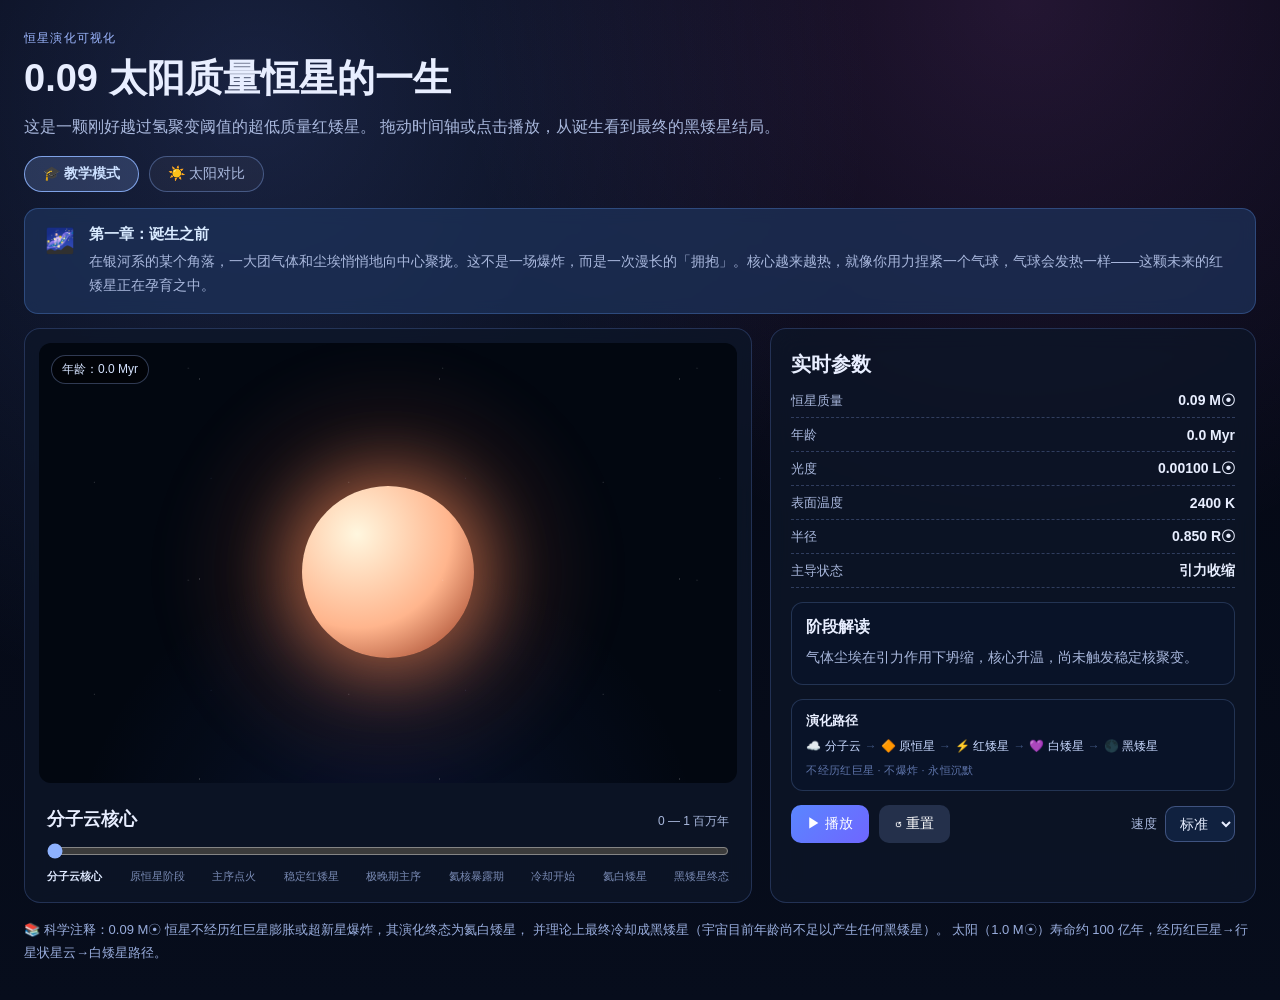
==== star-009m-life.html @ f3d0e15c "init: 恒星演化互动可视化独立站（0.09/1.0/8/250 M☉）" ====
<!DOCTYPE html>
<html lang="zh-CN">
<head>
  <meta charset="UTF-8" />
  <meta name="viewport" content="width=device-width, initial-scale=1.0" />
  <title>0.09太阳质量恒星的一生</title>
  <link rel="stylesheet" href="star-009m-life.css" />
</head>
<body>
  <!-- ========== ENDING OVERLAY ========== -->
  <div id="endingOverlay" class="ending-overlay">
    <div class="ending-card">
      <div class="ending-icon">🌑</div>
      <h2 class="ending-title">终章：黑矮星</h2>
      <p class="ending-subtitle">这颗恒星完成了它的一生</p>
      <div class="ending-body">
        <p>
          它没有爆炸，没有超新星闪光，没有黑洞。<br/>
          它只是慢慢地、安静地，从一团气体，燃烧了将近 <strong>3 万亿年</strong>，
          最终变成一块冰冷、致密、沉默的氦球，
          漂浮在几乎空无一物的宇宙深处。
        </p>
        <div class="ending-compare">
          <div class="ec-item">
            <div class="ec-label">🔴 0.09 M☉ 红矮星</div>
            <div class="ec-val">寿命 <strong>~3 万亿年</strong></div>
            <div class="ec-result">🌑 黑矮星（氦核）</div>
          </div>
          <div class="ec-vs">VS</div>
          <div class="ec-item sun">
            <div class="ec-label">☀️ 1.0 M☉ 太阳</div>
            <div class="ec-val">寿命 <strong>~100 亿年</strong></div>
            <div class="ec-result">💫 行星状星云 → 白矮星</div>
          </div>
        </div>
        <p class="ending-footnote">
          ⚠️ 注：目前宇宙年龄约 138 亿年，距离任何恒星变成黑矮星还需要数千亿倍的时间。
          黑矮星是理论预测的终态，迄今宇宙中不存在任何一颗。
        </p>
      </div>
      <button id="endingClose" class="ending-btn">↺ 返回时间轴</button>
    </div>
  </div>

  <main class="life-page">
    <header class="hero">
      <p class="hero-badge">恒星演化可视化</p>
      <h1>0.09 太阳质量恒星的一生</h1>
      <p class="hero-desc">
        这是一颗刚好越过氢聚变阈值的超低质量红矮星。
        拖动时间轴或点击播放，从诞生看到最终的黑矮星结局。
      </p>
      <div class="mode-toggles">
        <button id="teachBtn" class="mode-btn active" title="开启教学模式，每个阶段自动显示讲解字幕">
          🎓 教学模式
        </button>
        <button id="compareBtn" class="mode-btn" title="开启太阳对比，左边是0.09M☉恒星，右边是太阳">
          ☀️ 太阳对比
        </button>
      </div>
    </header>

    <!-- Teaching caption bar -->
    <div id="teachBar" class="teach-bar">
      <div class="teach-icon" id="teachEmoji">🔭</div>
      <div class="teach-text">
        <strong id="teachTitle">分子云核心阶段</strong>
        <p id="teachCaption">
          想象一大团气体和尘埃，在引力的作用下慢慢向中心聚拢，核心越来越热，就像捏紧一个气球会变热一样。
        </p>
      </div>
    </div>

    <section class="sim-layout" id="simLayout">

      <!-- ======== STAR SCENE ======== -->
      <div class="space-card">
        <div class="scenes-row" id="scenesRow">

          <!-- 0.09 M☉ star -->
          <div class="star-scene-wrap">
            <div class="scene-label">0.09 M☉ 红矮星</div>
            <div class="space-scene" id="spaceScene">
              <div class="star-halo" id="starHalo"></div>
              <div class="star-core" id="starCore"></div>
              <div class="age-tag" id="ageTag">年龄：0 Myr</div>
            </div>
          </div>

          <!-- Sun comparison (hidden by default) -->
          <div class="star-scene-wrap" id="sunWrap" style="display:none">
            <div class="scene-label sun-label">1.0 M☉ 太阳</div>
            <div class="space-scene space-scene-sun" id="sunScene">
              <div class="star-halo" id="sunHalo"></div>
              <div class="star-core" id="sunCore"></div>
              <div class="age-tag" id="sunAgeTag">年龄：0 Myr</div>
            </div>
          </div>

        </div>

        <!-- Comparison panel -->
        <div id="comparePanel" class="compare-panel" style="display:none">
          <div class="compare-col">
            <div class="compare-head">🔴 0.09 M☉ 红矮星</div>
            <div class="compare-body" id="compareRedDwarf"></div>
          </div>
          <div class="compare-divider"></div>
          <div class="compare-col">
            <div class="compare-head sun-head">☀️ 1.0 M☉ 太阳</div>
            <div class="compare-body" id="compareSun"></div>
          </div>
        </div>

        <div class="timeline-wrap">
          <div class="timeline-header">
            <h2 id="stageTitle">分子云核心</h2>
            <span id="stageSpan">0 — 1 百万年</span>
          </div>
          <input id="progress" type="range" min="0" max="1000" value="0" />
          <div class="timeline-stops" id="timelineStops"></div>
        </div>
      </div>

      <!-- ======== INFO PANEL ======== -->
      <aside class="info-card">
        <h3>实时参数</h3>
        <ul class="metrics">
          <li><span>恒星质量</span><strong>0.09 M☉</strong></li>
          <li><span>年龄</span><strong id="metricAge">0 Myr</strong></li>
          <li><span>光度</span><strong id="metricLum">0.001 L☉</strong></li>
          <li><span>表面温度</span><strong id="metricTemp">2400 K</strong></li>
          <li><span>半径</span><strong id="metricRadius">0.85 R☉</strong></li>
          <li><span>主导状态</span><strong id="metricState">引力收缩</strong></li>
        </ul>

        <div class="stage-note">
          <h4>阶段解读</h4>
          <p id="stageNote">
            气体和尘埃在引力作用下坍缩，温度上升但尚未触发稳定核聚变。
          </p>
        </div>

        <!-- 演化路径摘要 -->
        <div class="path-summary">
          <h4>演化路径</h4>
          <div class="path-steps">
            <span>☁️ 分子云</span>
            <span class="arrow">→</span>
            <span>🔶 原恒星</span>
            <span class="arrow">→</span>
            <span>⚡ 红矮星</span>
            <span class="arrow">→</span>
            <span>💜 白矮星</span>
            <span class="arrow">→</span>
            <span>🌑 黑矮星</span>
          </div>
          <p class="path-note">不经历红巨星 · 不爆炸 · 永恒沉默</p>
        </div>

        <div class="controls">
          <button id="playBtn">▶ 播放</button>
          <button id="resetBtn" class="ghost">↺ 重置</button>
          <label class="speed-select">
            速度
            <select id="speedSelect">
              <option value="0.5">慢速</option>
              <option value="1" selected>标准</option>
              <option value="2">快速</option>
              <option value="4">极快</option>
            </select>
          </label>
        </div>
      </aside>
    </section>

    <footer class="footnote">
      📚 科学注释：0.09 M☉ 恒星不经历红巨星膨胀或超新星爆炸，其演化终态为氦白矮星，
      并理论上最终冷却成黑矮星（宇宙目前年龄尚不足以产生任何黑矮星）。
      太阳（1.0 M☉）寿命约 100 亿年，经历红巨星→行星状星云→白矮星路径。
    </footer>
  </main>

  <script src="star-009m-life.js"></script>
</body>
</html>
---- star-009m-life.css ----
:root {
  --bg: #050a16;
  --panel: rgba(13, 22, 40, 0.78);
  --panel-border: rgba(120, 160, 255, 0.22);
  --text: #e8eeff;
  --sub: #a9b8dd;
  --accent: #8fb5ff;
  --sun-accent: #f5c840;
}

* { box-sizing: border-box; }
body {
  margin: 0;
  font-family: -apple-system, BlinkMacSystemFont, "Segoe UI", "PingFang SC", sans-serif;
  color: var(--text);
  background:
    radial-gradient(circle at 20% 10%, rgba(112, 147, 255, 0.2), transparent 45%),
    radial-gradient(circle at 80% 0%, rgba(234, 118, 255, 0.14), transparent 40%),
    linear-gradient(180deg, #030611 0%, #070d1c 100%);
  min-height: 100vh;
}

.life-page {
  max-width: 1280px;
  margin: 0 auto;
  padding: 28px 24px 36px;
}

/* ======= HERO ======= */
.hero { margin-bottom: 16px; }
.hero-badge {
  display: inline-block;
  margin: 0 0 10px;
  font-size: 12px;
  letter-spacing: 1.2px;
  text-transform: uppercase;
  color: #9db7ff;
}
.hero h1 {
  margin: 0;
  font-size: 38px;
  line-height: 1.15;
}
.hero-desc {
  margin: 12px 0 16px;
  color: var(--sub);
  max-width: 760px;
  line-height: 1.7;
}

/* ======= MODE TOGGLES ======= */
.mode-toggles {
  display: flex;
  gap: 10px;
  flex-wrap: wrap;
}
.mode-btn {
  padding: 8px 18px;
  border-radius: 999px;
  border: 1px solid rgba(143, 181, 255, 0.35);
  background: rgba(255, 255, 255, 0.04);
  color: var(--sub);
  font-size: 14px;
  cursor: pointer;
  transition: all 0.2s;
}
.mode-btn:hover {
  border-color: rgba(143, 181, 255, 0.7);
  color: var(--text);
  background: rgba(143, 181, 255, 0.08);
}
.mode-btn.active {
  background: rgba(143, 181, 255, 0.2);
  border-color: rgba(143, 181, 255, 0.85);
  color: #cce0ff;
  font-weight: 600;
}

/* ======= TEACHING BAR ======= */
.teach-bar {
  display: flex;
  align-items: flex-start;
  gap: 14px;
  margin: 14px 0;
  padding: 16px 20px;
  background: rgba(30, 50, 90, 0.72);
  border: 1px solid rgba(100, 160, 255, 0.28);
  border-radius: 14px;
  backdrop-filter: blur(8px);
  transition: opacity 0.3s;
}
.teach-bar.hidden {
  display: none;
}
.teach-icon {
  font-size: 24px;
  flex-shrink: 0;
  margin-top: 2px;
}
.teach-text { flex: 1; }
.teach-text strong {
  display: block;
  font-size: 15px;
  margin-bottom: 6px;
  color: #d8eaff;
}
.teach-text p {
  margin: 0;
  color: var(--sub);
  line-height: 1.7;
  font-size: 14px;
}

/* ======= SIM LAYOUT ======= */
.sim-layout {
  display: grid;
  grid-template-columns: 1.5fr 1fr;
  gap: 18px;
}

.space-card,
.info-card {
  background: var(--panel);
  border: 1px solid var(--panel-border);
  border-radius: 16px;
  backdrop-filter: blur(12px);
}
.space-card { padding: 14px 14px 10px; }

/* ======= SCENES ROW ======= */
.scenes-row {
  display: flex;
  gap: 12px;
}
.star-scene-wrap {
  flex: 1;
  display: flex;
  flex-direction: column;
  gap: 6px;
}
.scene-label {
  font-size: 12px;
  font-weight: 700;
  text-align: center;
  letter-spacing: 0.5px;
  color: rgba(180, 200, 255, 0.7);
  padding: 4px 0;
  border-radius: 6px;
  background: rgba(143, 181, 255, 0.1);
  display: none; /* shown only in compare mode */
}
.scene-label.visible { display: block; }
.sun-label {
  color: rgba(245, 196, 64, 0.85);
  background: rgba(245, 196, 64, 0.1);
}

/* ======= SPACE SCENE ======= */
.space-scene {
  position: relative;
  min-height: 440px;
  border-radius: 12px;
  overflow: hidden;
  background:
    radial-gradient(circle at 50% 120%, rgba(57, 100, 255, 0.12), transparent 50%),
    #020710;
}
.space-scene-sun {
  background:
    radial-gradient(circle at 50% 120%, rgba(200, 140, 20, 0.14), transparent 50%),
    #090710;
}

.space-scene::before,
.space-scene::after {
  content: "";
  position: absolute;
  inset: 0;
  background-image:
    radial-gradient(1px 1px at 18% 24%, rgba(255,255,255,0.78), transparent 50%),
    radial-gradient(1.5px 1.5px at 67% 18%, rgba(255,255,255,0.9), transparent 50%),
    radial-gradient(1px 1px at 76% 70%, rgba(160,190,255,0.7), transparent 50%),
    radial-gradient(1.2px 1.2px at 30% 72%, rgba(255,255,255,0.6), transparent 50%);
  background-size: 240px 200px;
  opacity: 0.85;
  pointer-events: none;
}
.space-scene::after {
  filter: blur(0.5px);
  opacity: 0.45;
  transform: scale(1.06);
}

.star-halo,
.star-core {
  position: absolute;
  left: 50%;
  top: 52%;
  transform: translate(-50%, -50%);
  border-radius: 50%;
  transition: all 220ms linear;
}
.star-halo {
  width: 220px;
  height: 220px;
  filter: blur(18px);
  opacity: 0.6;
}
.star-core {
  width: 92px;
  height: 92px;
  box-shadow: 0 0 26px rgba(255, 193, 116, 0.72);
}

.age-tag {
  position: absolute;
  left: 12px;
  top: 12px;
  padding: 5px 10px;
  border-radius: 999px;
  font-size: 12px;
  color: #d5e3ff;
  background: rgba(0, 0, 0, 0.45);
  border: 1px solid rgba(159, 187, 255, 0.3);
}

/* ======= COMPARE PANEL ======= */
.compare-panel {
  display: flex;
  gap: 0;
  margin-top: 12px;
  border-radius: 12px;
  overflow: hidden;
  border: 1px solid rgba(120, 160, 255, 0.2);
}
.compare-col {
  flex: 1;
  padding: 12px 14px;
  background: rgba(8, 16, 34, 0.7);
}
.compare-head {
  font-size: 13px;
  font-weight: 700;
  margin-bottom: 10px;
  color: rgba(220, 130, 100, 0.95);
  border-bottom: 1px solid rgba(220, 130, 100, 0.2);
  padding-bottom: 6px;
}
.sun-head {
  color: var(--sun-accent);
  border-bottom-color: rgba(245, 200, 64, 0.2);
}
.compare-divider {
  width: 1px;
  background: rgba(120, 160, 255, 0.2);
  flex-shrink: 0;
}
.compare-body {
  display: flex;
  flex-direction: column;
  gap: 6px;
}
.compare-row {
  display: flex;
  justify-content: space-between;
  align-items: center;
  font-size: 12px;
}
.compare-row span { color: var(--sub); }
.compare-row strong { font-size: 13px; }
.compare-diff {
  margin-top: 8px;
  padding: 6px 8px;
  border-radius: 6px;
  background: rgba(143, 181, 255, 0.1);
  font-size: 11px;
  color: #aac4ff;
  line-height: 1.5;
}
.compare-diff.sun-diff {
  background: rgba(245, 200, 64, 0.1);
  color: #f5d875;
}

/* ======= TIMELINE ======= */
.timeline-wrap {
  margin-top: 12px;
  padding: 12px 8px 8px;
}
.timeline-header {
  display: flex;
  justify-content: space-between;
  align-items: baseline;
  gap: 8px;
}
.timeline-header h2 { font-size: 18px; margin: 0; }
.timeline-header span { color: var(--sub); font-size: 12px; }

#progress {
  width: 100%;
  margin: 12px 0 10px;
  accent-color: #8eb2ff;
}

.timeline-stops {
  display: flex;
  justify-content: space-between;
  gap: 4px;
  flex-wrap: wrap;
}
.timeline-stop {
  font-size: 11px;
  color: #95a8d8;
  opacity: 0.8;
  cursor: pointer;
}
.timeline-stop.active {
  color: #dfe9ff;
  opacity: 1;
  font-weight: 600;
}

/* ======= INFO CARD ======= */
.info-card { padding: 20px; }
.info-card h3 { margin: 2px 0 14px; font-size: 20px; }

.metrics {
  list-style: none;
  padding: 0;
  margin: 0 0 14px;
  display: grid;
  gap: 8px;
}
.metrics li {
  display: flex;
  justify-content: space-between;
  align-items: center;
  border-bottom: 1px dashed rgba(143, 173, 248, 0.28);
  padding-bottom: 7px;
}
.metrics span { color: var(--sub); font-size: 13px; }
.metrics strong { font-size: 14px; }

.stage-note {
  margin: 0 0 14px;
  padding: 14px;
  border-radius: 12px;
  background: rgba(10, 21, 43, 0.85);
  border: 1px solid rgba(142, 178, 255, 0.2);
}
.stage-note h4 { margin: 0 0 8px; }
.stage-note p {
  margin: 0;
  color: var(--sub);
  line-height: 1.65;
  font-size: 14px;
}

/* ======= CONTROLS ======= */
.controls {
  display: flex;
  flex-wrap: wrap;
  gap: 10px;
  align-items: center;
}
button,
select {
  border: none;
  border-radius: 10px;
  font-size: 14px;
}
button {
  padding: 10px 16px;
  background: linear-gradient(135deg, #5a86ff, #6f66ff);
  color: #fff;
  cursor: pointer;
}
button.ghost {
  background: rgba(125, 149, 213, 0.22);
}
.speed-select {
  margin-left: auto;
  display: flex;
  align-items: center;
  gap: 8px;
  color: var(--sub);
  font-size: 13px;
}
select {
  background: #10213f;
  color: #e7eeff;
  padding: 8px 10px;
  border: 1px solid rgba(139, 167, 235, 0.38);
}

/* ======= PATH SUMMARY ======= */
.path-summary {
  margin: 0 0 14px;
  padding: 12px 14px;
  border-radius: 12px;
  background: rgba(10, 21, 43, 0.85);
  border: 1px solid rgba(142, 178, 255, 0.2);
}
.path-summary h4 { margin: 0 0 8px; font-size: 13px; }
.path-steps {
  display: flex;
  flex-wrap: wrap;
  align-items: center;
  gap: 4px;
  font-size: 12px;
}
.path-steps span { color: #c8d9ff; }
.path-steps .arrow { color: rgba(143, 181, 255, 0.4); }
.path-note {
  margin: 8px 0 0;
  font-size: 11px;
  color: rgba(150, 180, 255, 0.6);
  letter-spacing: 0.3px;
}

/* ======= ENDING OVERLAY ======= */
.ending-overlay {
  display: none;
  position: fixed;
  inset: 0;
  z-index: 1000;
  background: rgba(2, 4, 14, 0.92);
  backdrop-filter: blur(12px);
  align-items: center;
  justify-content: center;
  padding: 24px;
}
.ending-overlay.visible {
  display: flex;
  animation: fadeInOverlay 0.8s ease;
}
@keyframes fadeInOverlay {
  from { opacity: 0; }
  to   { opacity: 1; }
}

.ending-card {
  max-width: 680px;
  width: 100%;
  background: rgba(8, 12, 28, 0.96);
  border: 1px solid rgba(130, 110, 255, 0.35);
  border-radius: 20px;
  padding: 36px 40px;
  text-align: center;
  animation: slideUp 0.6s cubic-bezier(0.16, 1, 0.3, 1);
}
@keyframes slideUp {
  from { transform: translateY(32px); opacity: 0; }
  to   { transform: translateY(0);    opacity: 1; }
}

.ending-icon { font-size: 64px; margin-bottom: 12px; }
.ending-title {
  font-size: 34px;
  margin: 0 0 6px;
  color: #e8e0ff;
}
.ending-subtitle {
  font-size: 15px;
  color: rgba(180, 170, 255, 0.75);
  margin: 0 0 24px;
}
.ending-body {
  text-align: left;
}
.ending-body p {
  color: #c0ccee;
  line-height: 1.8;
  font-size: 15px;
  margin: 0 0 20px;
}

/* side-by-side comparison inside ending card */
.ending-compare {
  display: flex;
  align-items: center;
  gap: 12px;
  margin: 0 0 20px;
}
.ec-item {
  flex: 1;
  padding: 14px 16px;
  border-radius: 12px;
  background: rgba(80, 60, 150, 0.2);
  border: 1px solid rgba(130, 110, 255, 0.25);
}
.ec-item.sun {
  background: rgba(130, 90, 20, 0.2);
  border-color: rgba(245, 196, 64, 0.25);
}
.ec-label { font-size: 12px; color: #aaa8cc; margin-bottom: 8px; font-weight: 700; }
.ec-val { font-size: 14px; color: #e0dcff; margin-bottom: 6px; }
.ec-val strong { color: #c8b9ff; }
.ec-item.sun .ec-val strong { color: #f5d875; }
.ec-result { font-size: 13px; color: #9090bb; }

.ec-vs {
  font-size: 14px;
  font-weight: 700;
  color: rgba(150, 140, 200, 0.5);
  flex-shrink: 0;
}

.ending-footnote {
  font-size: 12px;
  color: rgba(150, 160, 200, 0.6);
  border-top: 1px solid rgba(120, 120, 200, 0.15);
  padding-top: 12px;
  line-height: 1.65;
}

.ending-btn {
  display: inline-block;
  margin-top: 24px;
  padding: 12px 28px;
  border-radius: 999px;
  background: linear-gradient(135deg, #5a4aaa, #7b68e8);
  color: #fff;
  font-size: 15px;
  cursor: pointer;
  border: none;
  transition: opacity 0.2s;
}
.ending-btn:hover { opacity: 0.88; }

/* ======= FOOTNOTE ======= */
.footnote {
  margin-top: 16px;
  color: #99addd;
  line-height: 1.7;
  font-size: 13px;
}

/* ======= RESPONSIVE ======= */
@media (max-width: 980px) {
  .sim-layout { grid-template-columns: 1fr; }
  .space-scene { min-height: 340px; }
  .hero h1 { font-size: 30px; }
}
@media (max-width: 620px) {
  .scenes-row { flex-direction: column; }
  .ending-card { padding: 28px 20px; }
  .ending-compare { flex-direction: column; }
  .ec-vs { display: none; }
}
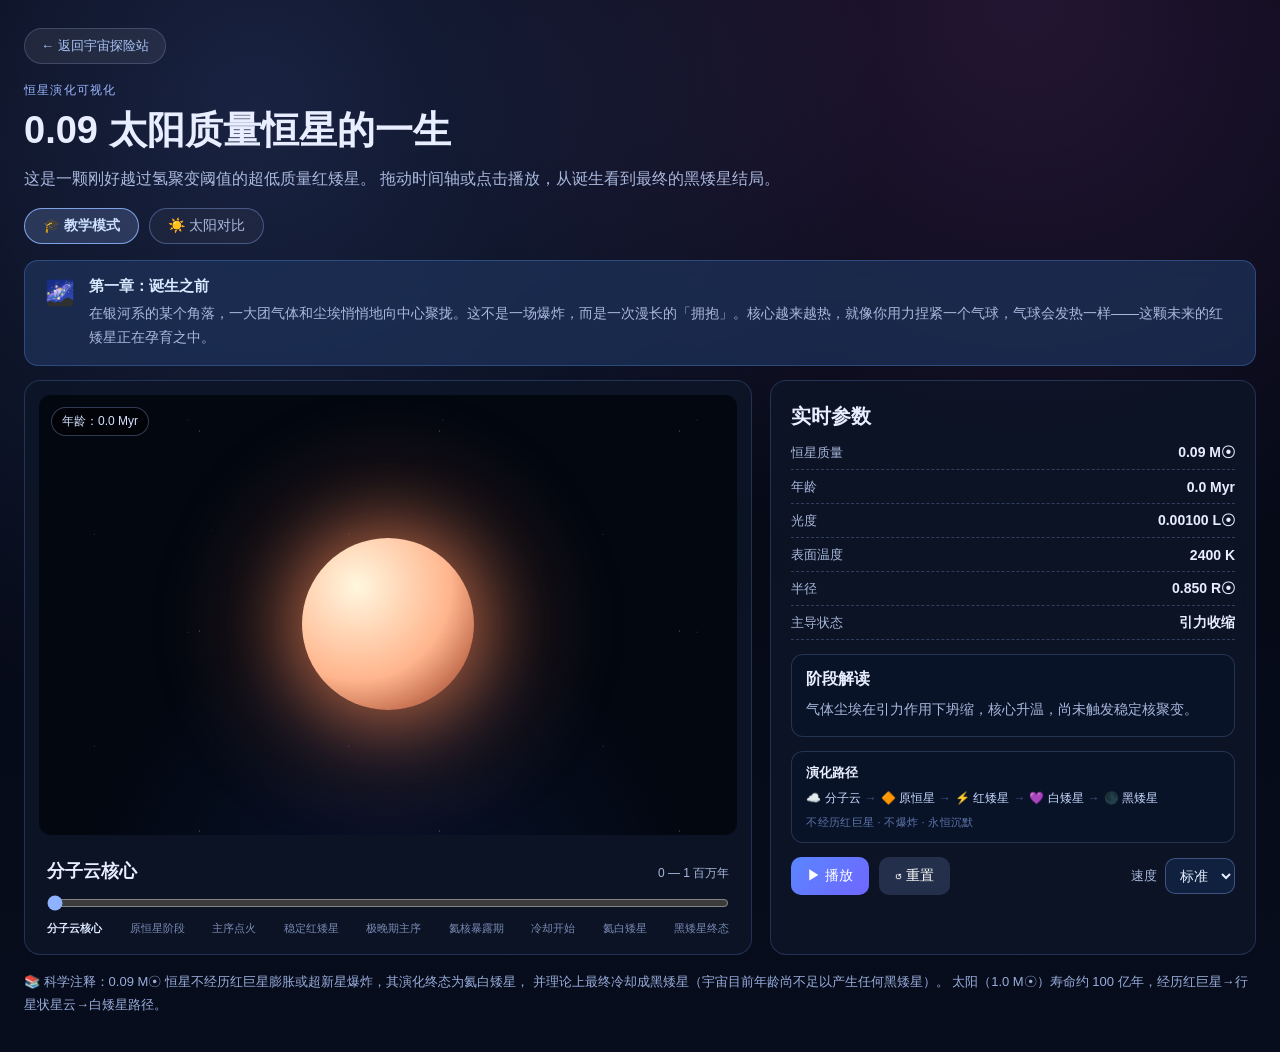
==== commit e114ab4c: "fix: add bidirectional navigation between index.html and star-009m-life.html" ====
--- a/star-009m-life.html
+++ b/star-009m-life.html
@@ -43,6 +43,7 @@
   </div>
 
   <main class="life-page">
+    <a href="index.html" class="back-link">← 返回宇宙探险站</a>
     <header class="hero">
       <p class="hero-badge">恒星演化可视化</p>
       <h1>0.09 太阳质量恒星的一生</h1>
--- a/star-009m-life.css
+++ b/star-009m-life.css
@@ -24,6 +24,25 @@
   max-width: 1280px;
   margin: 0 auto;
   padding: 28px 24px 36px;
+}
+
+.back-link {
+  display: inline-flex;
+  align-items: center;
+  gap: 6px;
+  margin-bottom: 16px;
+  padding: 8px 16px;
+  border-radius: 999px;
+  background: rgba(255, 255, 255, 0.07);
+  border: 1px solid rgba(180, 205, 255, 0.2);
+  color: #a8c4f8;
+  font-size: 13px;
+  text-decoration: none;
+  transition: background 0.18s, color 0.18s;
+}
+.back-link:hover {
+  background: rgba(255, 255, 255, 0.14);
+  color: #d6e8ff;
 }
 
 /* ======= HERO ======= */
